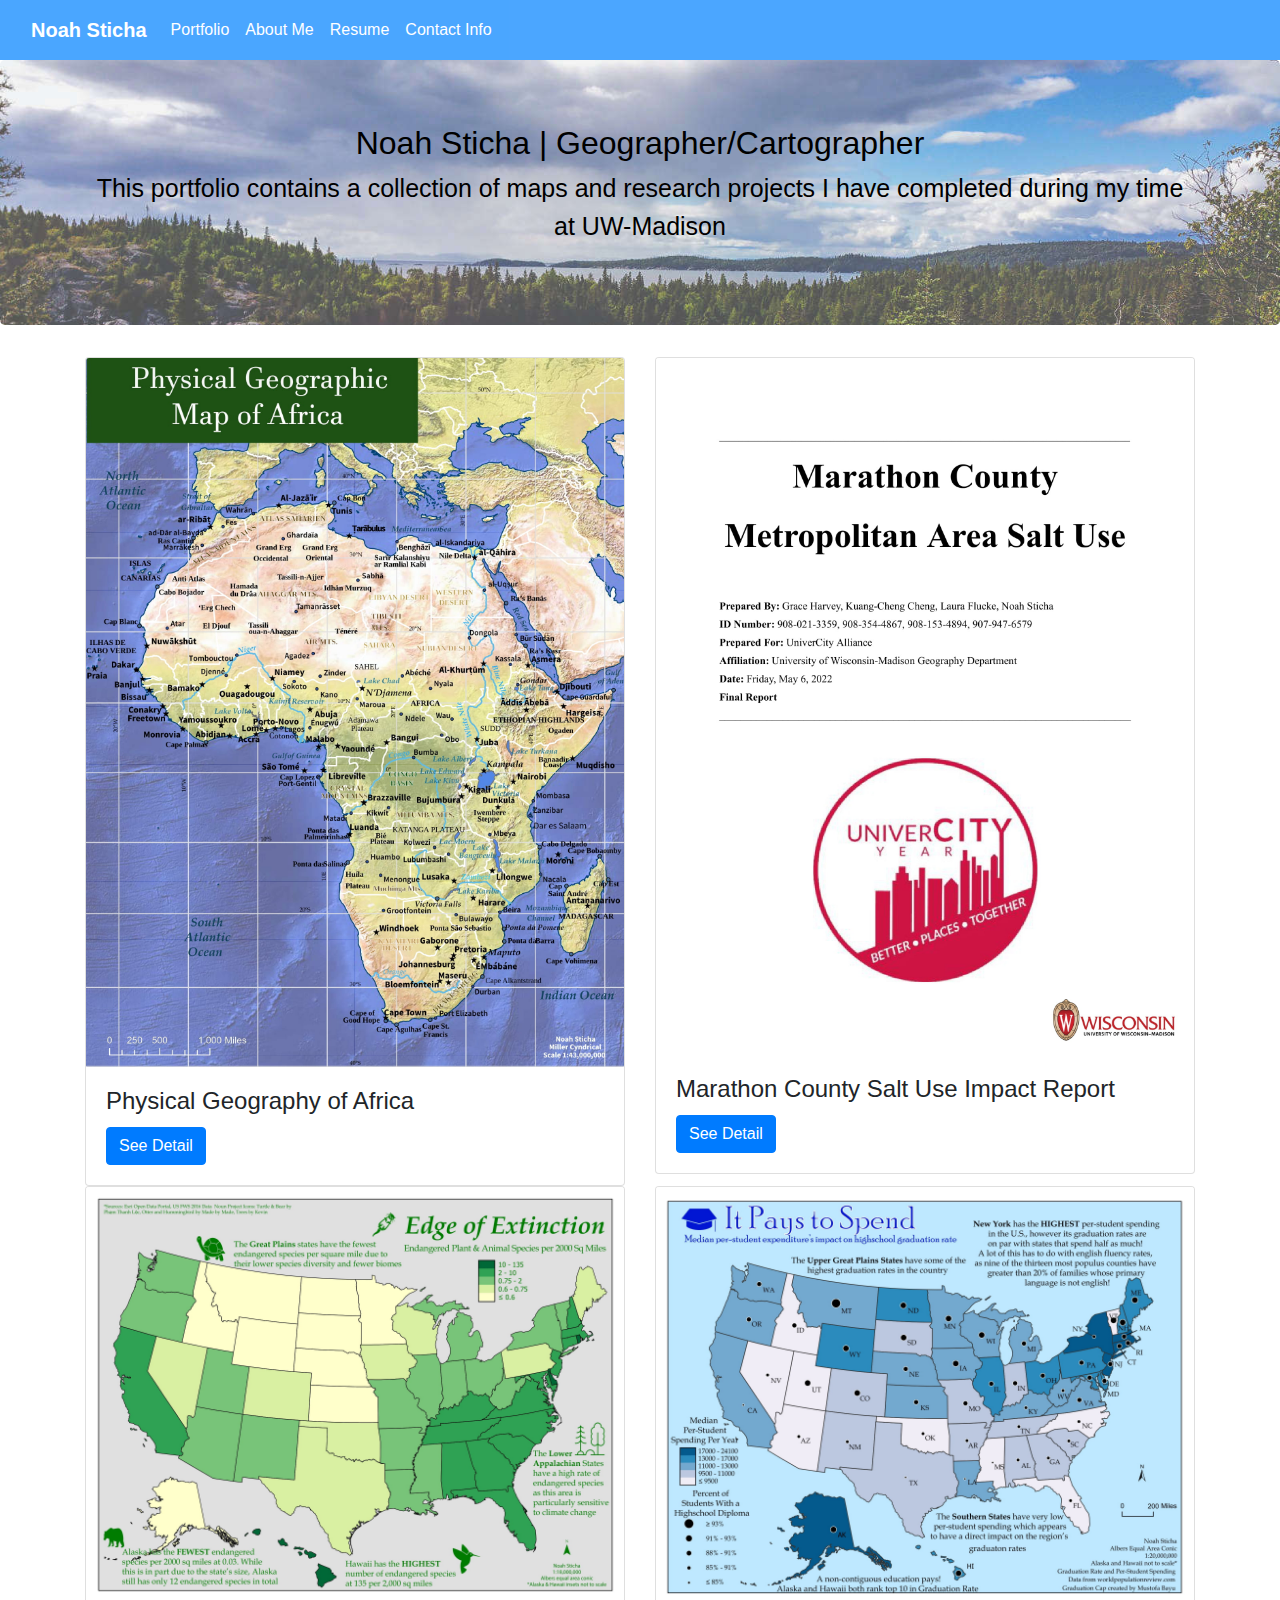
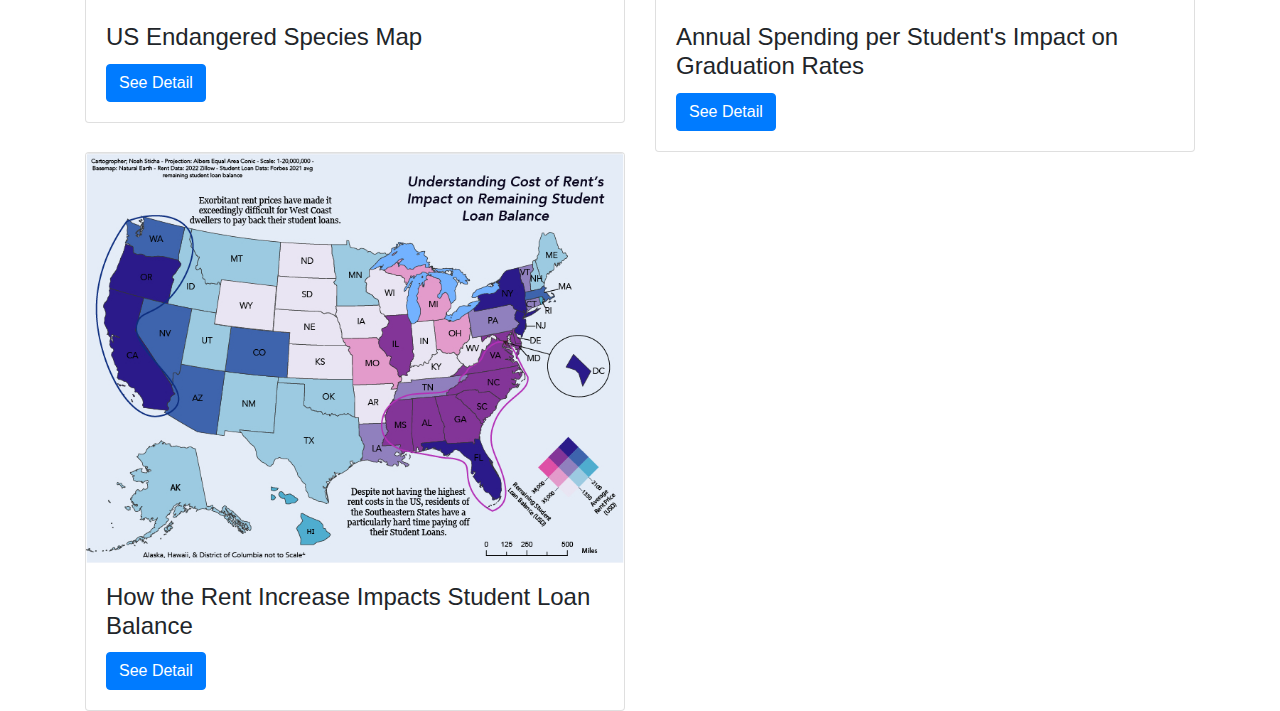
==== index.html @ 4d78c831 "My Portfolio" ====
<!DOCTYPE html>
<html lang="en">

<head>
    <meta charset="utf-8">
    <meta name="viewport" content="width=device-width, initial-scale=1">
    <meta name="keywords" content="maps, cartography"/>
	<title>NoahStichaPortfolio</title>

    <!--put your Bootstrap stylesheet links below this comment and above style.css-->
    <link rel="stylesheet" href="CSS/bootstrap.min.css">
    <link rel="stylesheet" href="CSS/style.css">
</head>

<body>
    <!-- Create the navbar -->
    <nav class="navbar navbar-expand-lg navbar-default">
        <!-- Container inside the navbar header to span the page -->
        <div class="container-fluid">
            <!-- Creates the navbar header -->
            <a class="navbar-brand" href="#">Noah Sticha</a>
            <!-- This complex script is just for a hamburger button, which will appear on smaller screens -->
            <button class="navbar-toggler" type="button" data-bs-toggle="collapse" data-bs-target="#navbarNav" aria-controls="navbarNav" aria-expanded="false" aria-label="Toggle navigation">
                <svg width="1em" height="1em" viewBox="0 0 16 16" class="bi bi-list" xmlns="http://www.w3.org/2000/svg">
                    <path fill-rule="evenodd" d="M2.5 11.5A.5.5 0 0 1 3 11h10a.5.5 0 0 1 0 1H3a.5.5 0 0 1-.5-.5zm0-4A.5.5 0 0 1 3 7h10a.5.5 0 0 1 0 1H3a.5.5 0 0 1-.5-.5zm0-4A.5.5 0 0 1 3 3h10a.5.5 0 0 1 0 1H3a.5.5 0 0 1-.5-.5z" /></svg>
                <span class="menu"> Menu</span>

            </button>
            <!-- Links to include in navbar -->
            <div class="collapse navbar-collapse" id="navbarNav">
                <!-- Unordered list for links on navbar -->
                <ul class="navbar-nav">
                    <li class="nav-item">
                        <a class="nav-link active" href="index.html">Portfolio</a>
                    </li>
                    <li class="nav-item">
                        <a class="nav-link" href="About.html">About Me</a>
                    </li>
                    <li class="nav-item">
                        <a class="nav-link" href="Assets/Resume.pdf">Resume</a>
                    </li>
                    <li class="nav-item">
                        <a class="nav-link" href="contact.html">Contact Info</a>
                    </li>
                </ul>
            </div> <!-- end .navbar-collapse -->
        </div> <!-- end .container-fluid -->
    </nav> <!-- end navigation bar -->
  <div class="jumbotron">
    <div class="container">
            <h2>Noah Sticha | Geographer/Cartographer </h2>
            <p>This portfolio contains a collection of maps and research projects I have completed during my time at UW-Madison</p>
        </div>
    </div>

    <div class="container">
        <div class="row">
            <div class="col-md-6 col-sm-12">
                <div class="card">
                    <a href="africa.html">
                        <img class="card-img-top" src="Assets/Africa_physical_relief_map-1.jpg" alt="Africa_physical_relief_map">
					</a>
                    <div class="card-body">
                        <h4 class="card-title">Physical Geography of Africa</h4>
                        <a href="africa.html" class="btn btn-primary">See Detail</a>
                    </div>
                </div>
            </div>
            <div class="col-md-6 col-sm-12">
                <div class="card">
                    <a href="Assets/SaltUseFinalReport.pdf">
                        <img class="card-img-top" src="Assets/Impact.jpg" alt="MarathonCountySaltUsereport"></a>
                    <div class="card-body">
                        <h4 class="card-title">Marathon County Salt Use Impact Report</h4>
                        <a href="Assets/SaltUseFinalReport.pdf" class="btn btn-primary">See Detail</a>
                    </div>
                </div>
            </div>
            <div class="col-md-6 col-sm-12">
                <div class="card">
                    <a href="endangeredspecies.html">
                        <img class="card-img-top" src="Assets/USEndangeredSpeciesMap-1.jpg" alt="USEndangeredSpeciesMap"></a>
                    <div class="card-body">
                        <h4 class="card-title">US Endangered Species Map</h4>
                        <a href="endangeredspecies.html" class="btn btn-primary">See Detail</a>
                    </div>
                </div>
            </div>
            <div class="col-md-6 col-sm-12">
                <div class="card">
                    <a href="education.html">
                        <img class="card-img-top" src="Assets/GEOG370FinalProject.jpg" alt="Education"></a>
                    <div class="card-body">
                        <h4 class="card-title">Annual Spending per Student's Impact on Graduation Rates </h4>
                        <a href="education.html" class="btn btn-primary">See Detail</a>
                    </div>
                </div>
            </div>
            <div class="col-md-6 col-sm-12">
                <div class="card">
                    <a href="rent.html">
                        <img class="card-img-top" src="Assets/Rent.jpg" alt="Rent"></a>
                    <div class="card-body">
                        <h4 class="card-title">How the Rent Increase Impacts Student Loan Balance</h4>
                        <a href="mystorymap.rent" class="btn btn-primary">See Detail</a>
                    </div>
                </div>
            </div>
        </div>
    </div>
---- CSS/style.css ----
/***** NAVBAR *****/

.navbar {
    background-color: dodgerblue;
    opacity: .8;
    border-radius: 0;
}

/* Navbar title */
.navbar-default .navbar-brand {
    color: white;
    font-size: px;
    font-weight: bold;
}

/* Navbar hover effects */
.navbar-default .navbar-brand:hover,
.navbar-default .navbar-brand:focus,
.navbar-default .navbar-nav > li > a:hover,
.navbar-default .navbar-nav > li > a:focus {
    color: #ebd122;
    text-decoration: none;
}

/* Navbar links */
.navbar-default .navbar-nav > li > a {
    color: #fff;
    font-size: 16px;
    padding: 10px;
}

/* Navbar collapsed styles */
.navbar-toggler {
    color: #fff;
    border-color: #fff;
    background-color: #dodgerblue;
    border-radius: 4px;
    border: 1px solid;
    fill: #fff;
    font-size: 16px;
    position: relative;
    margin-right: 10px;
}

.navbar-toggler:hover,
.navbar-toggler:focus {
    background-color: #ebd122;
    color: #242424;
    fill: #242424;
    border-color: #fff;

}

.jumbotron h2{

  color: black;
  opacity: 1;
}
.jumbotron p{

  font-size: 25px;
  font-style: bold;
  color:black;
  opacity: 1;
}
.jumbotron{
  text-align: center;
  background-image: url("../Assets/puk.jpeg");
  background-size: cover;
  opacity: 1;
}
.container h2 {
  text-align: center;
}
img Myport {
  align-items: center;
}
.contact p{
  text-align: center;
  font-size: 24px;
}
.portfolio-title{
  text-align: center;
}
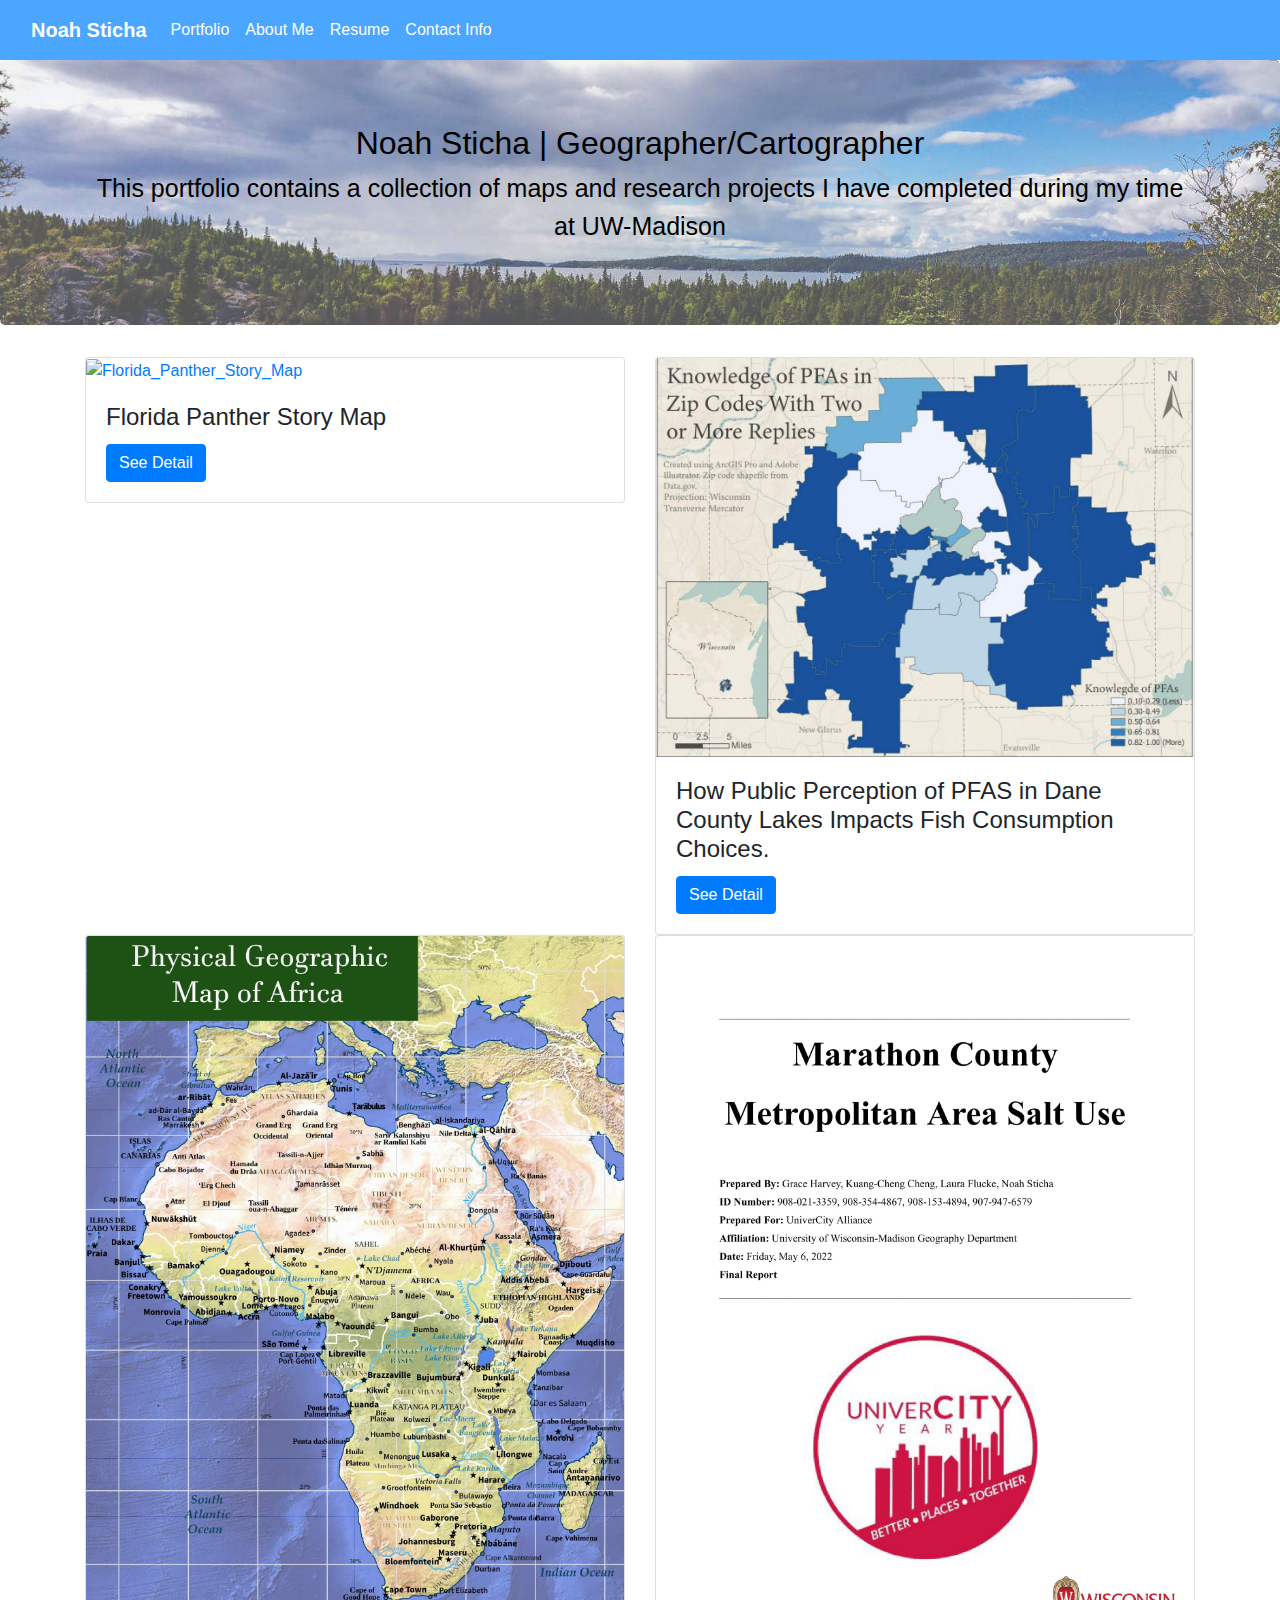
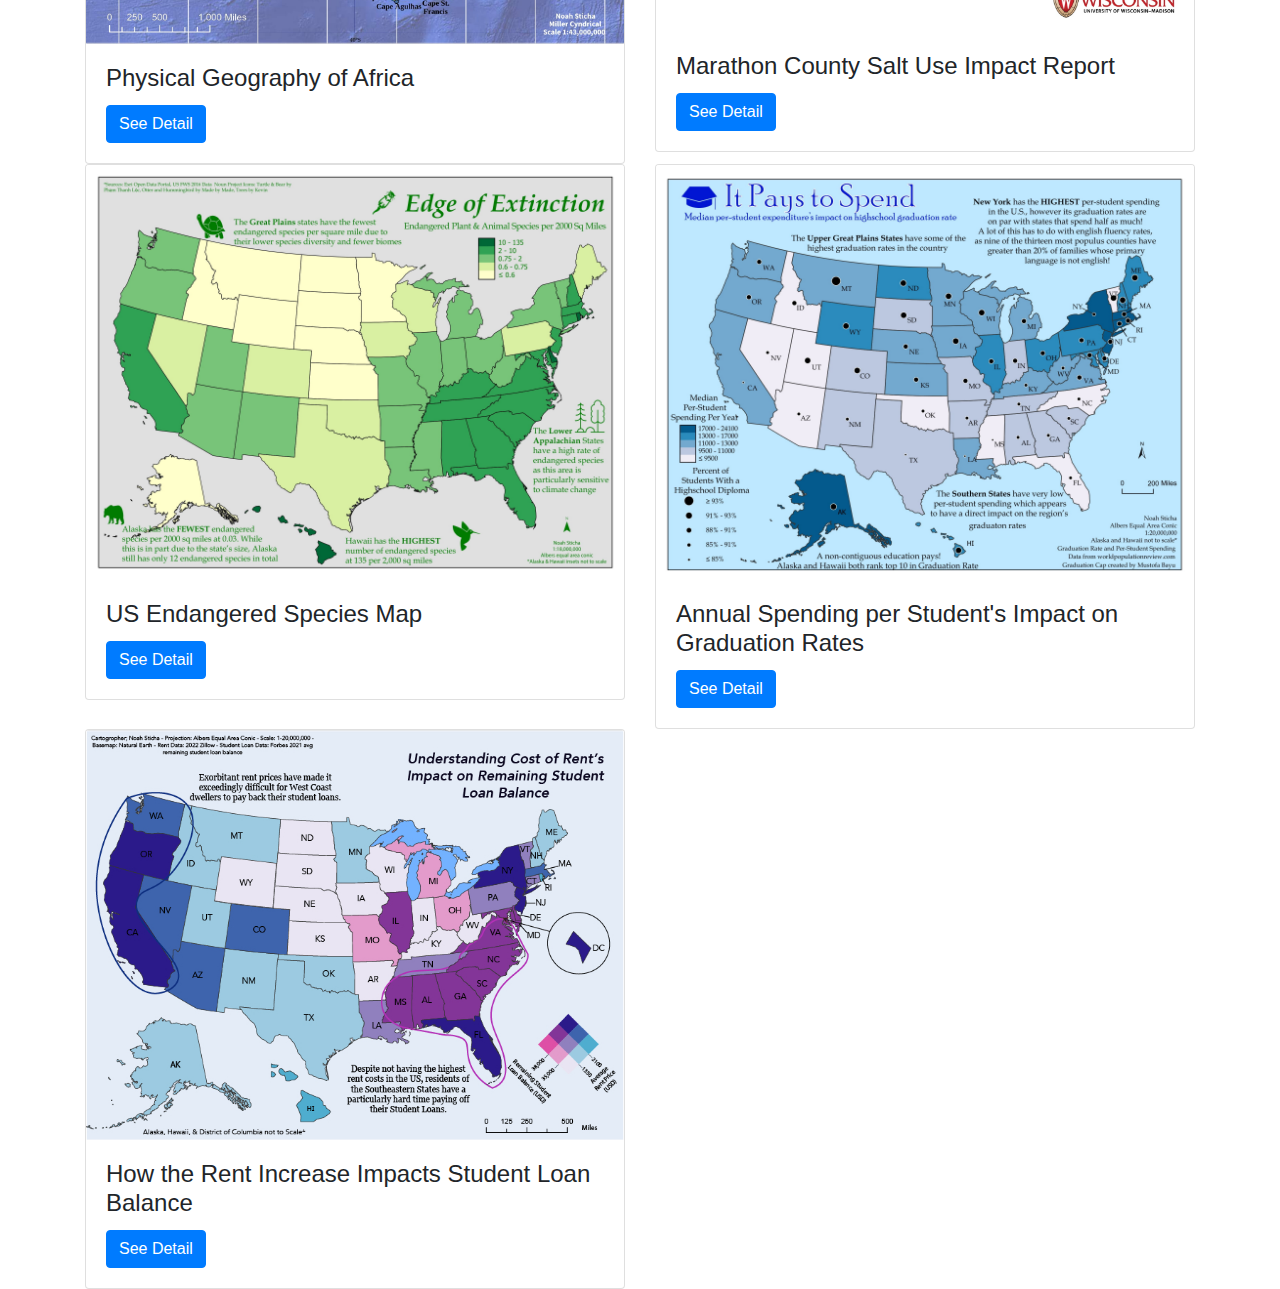
==== commit 577ee50e: "portfolio" ====
--- a/index.html
+++ b/index.html
@@ -57,6 +57,29 @@
         <div class="row">
             <div class="col-md-6 col-sm-12">
                 <div class="card">
+                    <a href="https://storymaps.arcgis.com/stories/2c35c99754a648bdb339e73b58a3563a">
+                        <img class="card-img-top" src="Assets/Flo.png" alt="Florida_Panther_Story_Map">
+					</a>
+                    <div class="card-body">
+                        <h4 class="card-title"> Florida Panther Story Map</h4>
+                        <a href="https://storymaps.arcgis.com/stories/2c35c99754a648bdb339e73b58a3563a" class="btn btn-primary">See Detail</a>
+                    </div>
+                </div>
+            </div>
+            <div class="col-md-6 col-sm-12">
+                <div class="card">
+                    <a href="Assets/PublicPFAS.pdf">
+                        <img class="card-img-top" src="Assets/PFASMAP.png" alt="Florida_Panther_Story_Map">
+					</a>
+                    <div class="card-body">
+                        <h4 class="card-title"> How Public Perception of PFAS in Dane County Lakes Impacts Fish Consumption Choices.</h4>
+                        <a href="Assets/PublicPFAS.pdf" class="btn btn-primary">See Detail</a>
+                    </div>
+                </div>
+            </div>
+
+            <div class="col-md-6 col-sm-12">
+                <div class="card">
                     <a href="africa.html">
                         <img class="card-img-top" src="Assets/Africa_physical_relief_map-1.jpg" alt="Africa_physical_relief_map">
 					</a>
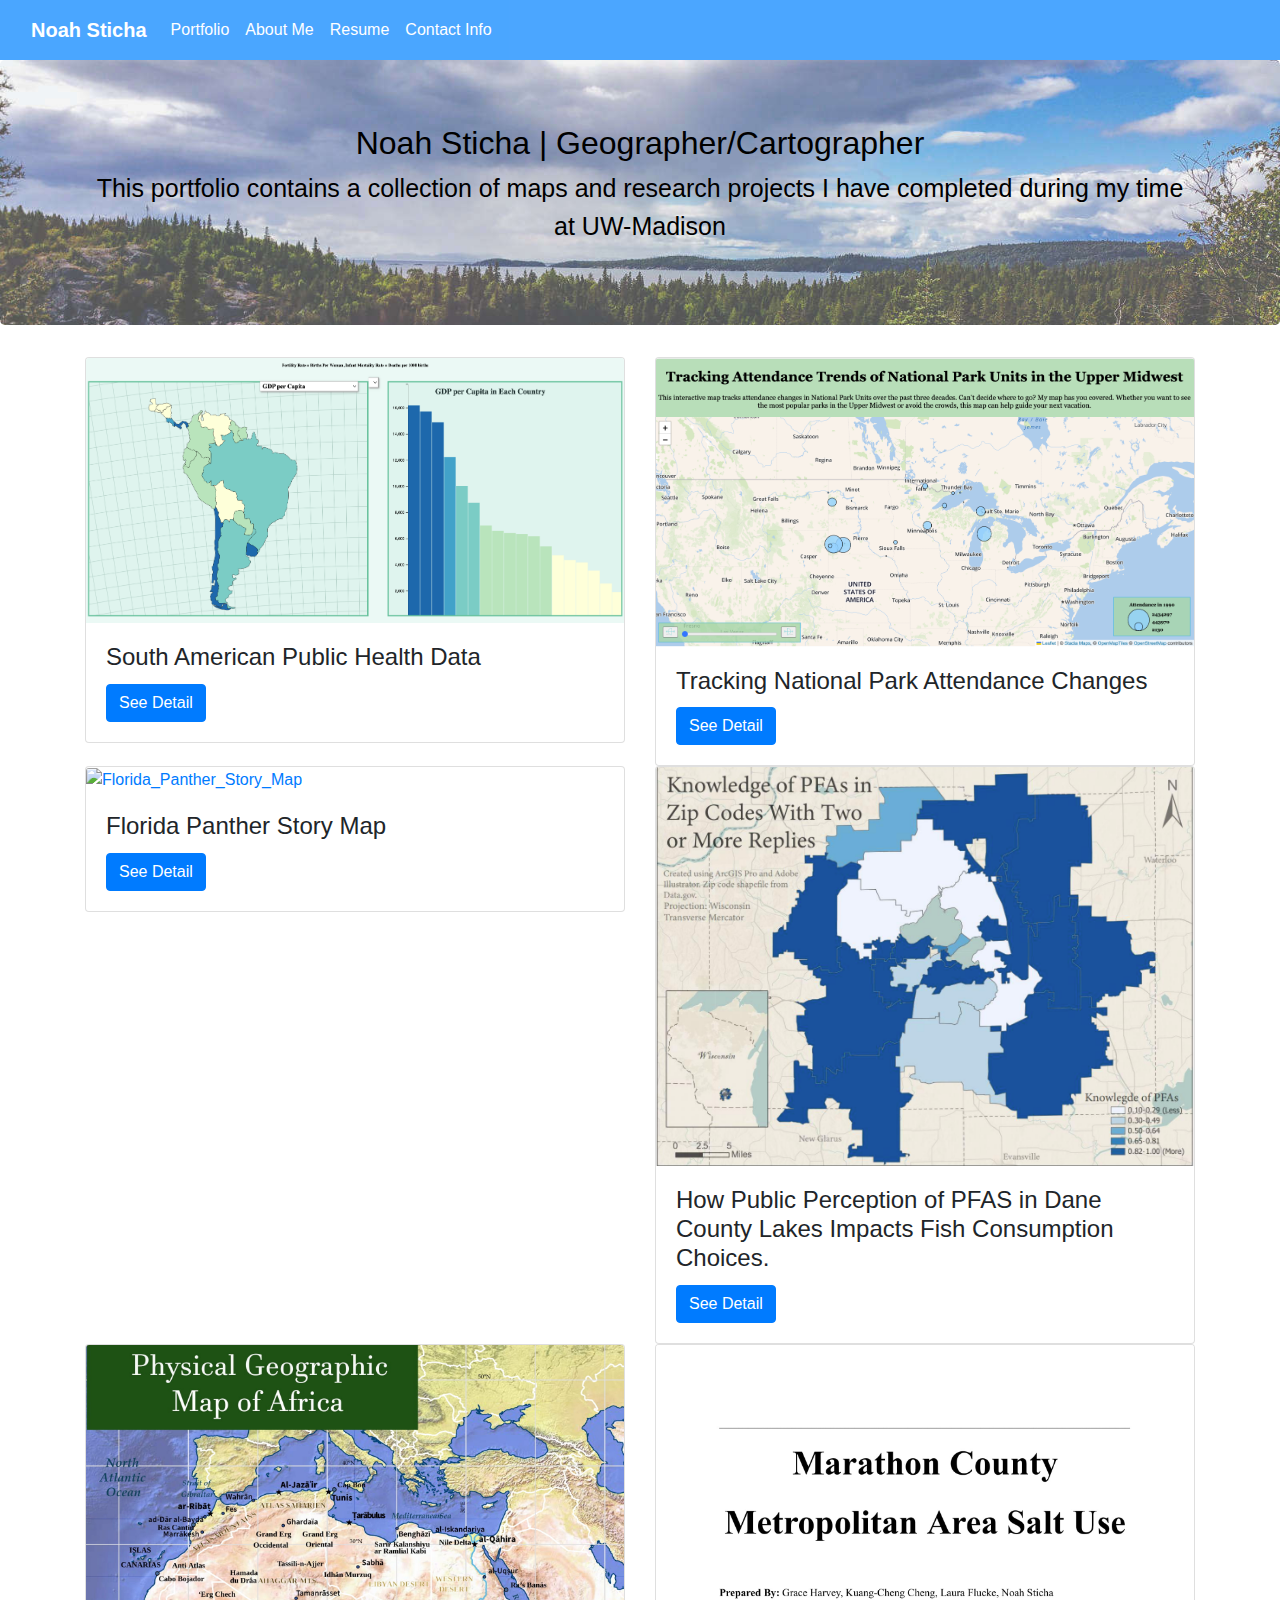
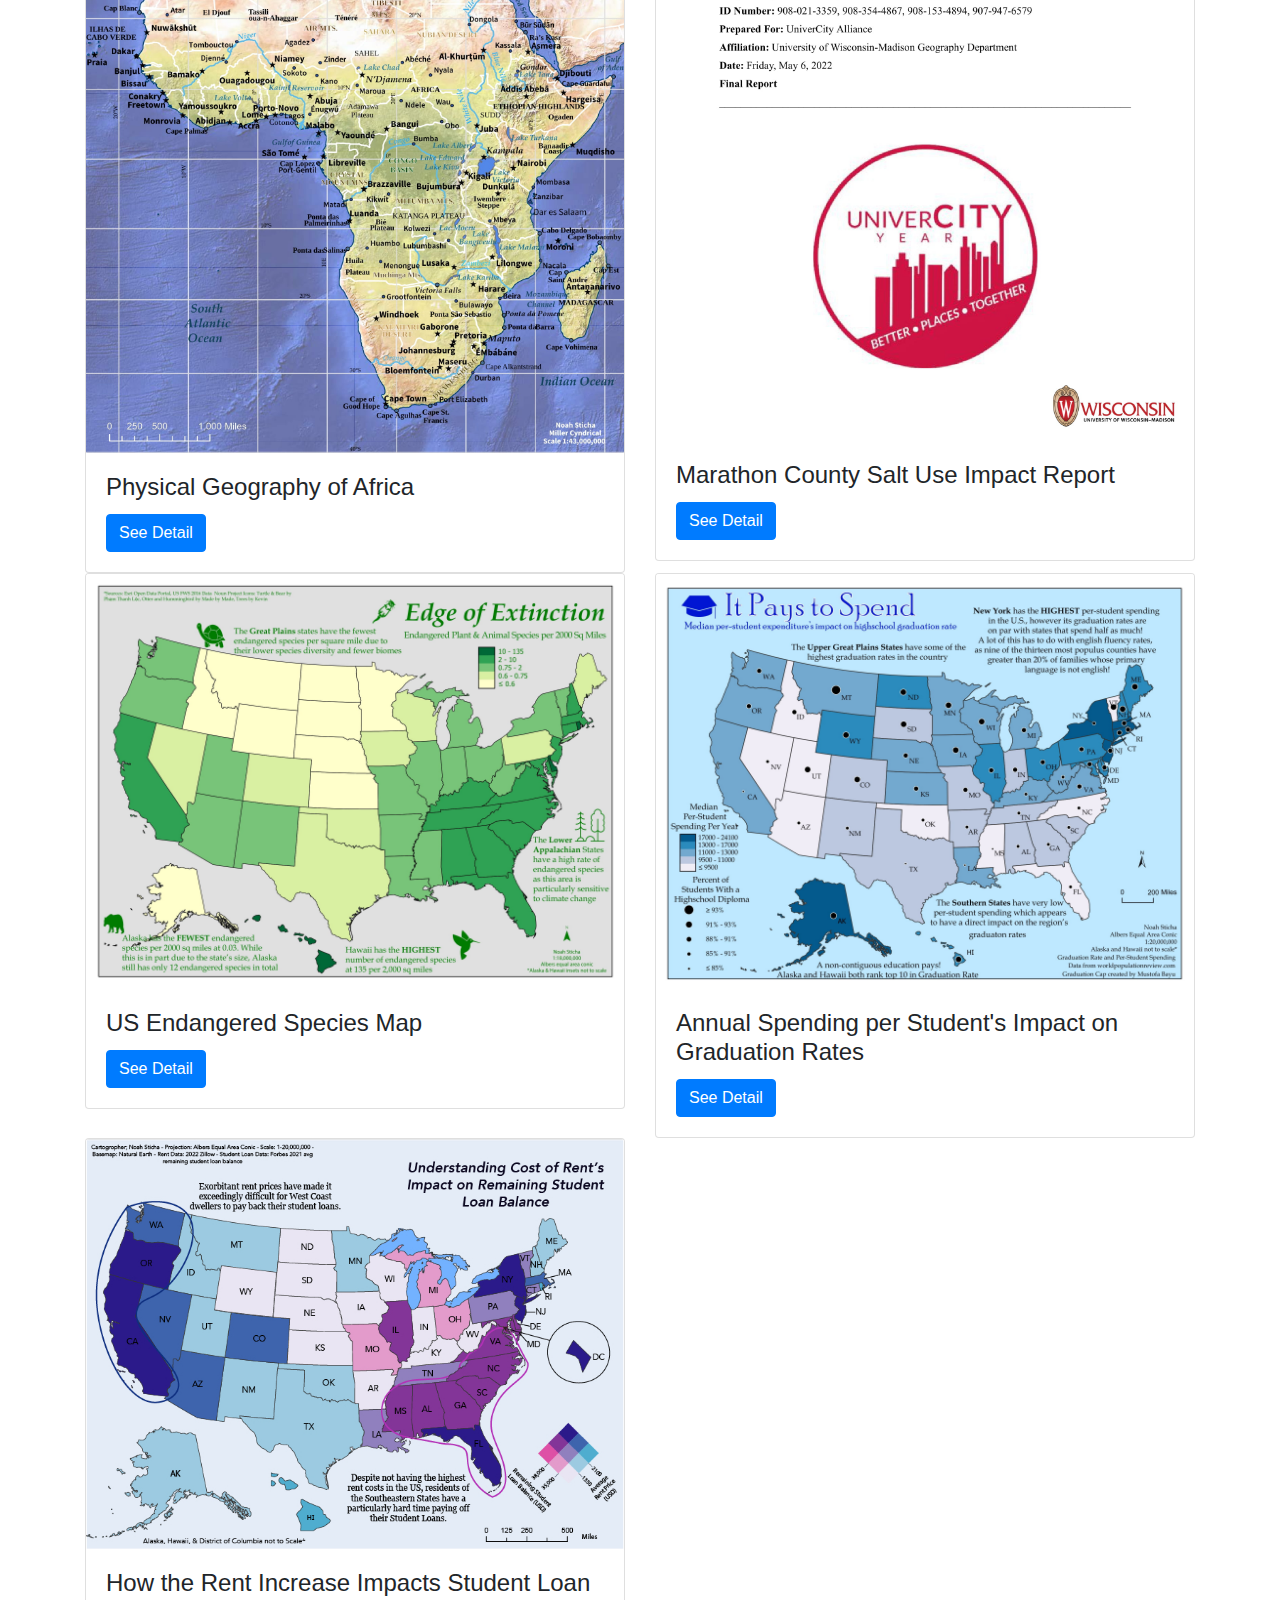
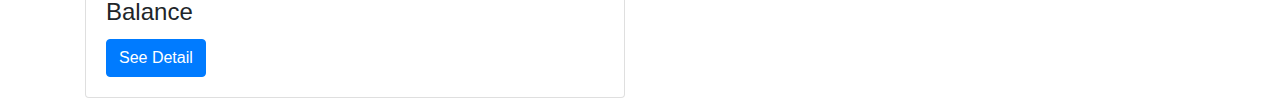
==== commit e039d9f8: "website" ====
--- a/index.html
+++ b/index.html
@@ -52,9 +52,30 @@
             <p>This portfolio contains a collection of maps and research projects I have completed during my time at UW-Madison</p>
         </div>
     </div>
-
     <div class="container">
         <div class="row">
+            <div class="col-md-6 col-sm-12">
+                <div class="card">
+                    <a href="https://nsticha.github.io/575-Unit3/unit3/boilerplate/">
+                        <img class="card-img-top" src="Assets/centsouth.png" alt="Pubhealth">
+					</a>
+                    <div class="card-body">
+                        <h4 class="card-title"> South American Public Health Data</h4>
+                        <a href="https://nsticha.github.io/575-Unit3/unit3/boilerplate/" class="btn btn-primary">See Detail</a>
+                    </div>
+                </div>
+            </div>
+            <div class="col-md-6 col-sm-12">
+                <div class="card">
+                    <a href="https://nsticha.github.io/575-Unit2/boilerplate/">
+                        <img class="card-img-top" src="Assets/attendance.png" alt="natpark">
+					</a>
+                    <div class="card-body">
+                        <h4 class="card-title"> Tracking National Park Attendance Changes</h4>
+                        <a href="https://nsticha.github.io/575-Unit2/boilerplate/" class="btn btn-primary">See Detail</a>
+                    </div>
+                </div>
+            </div>
             <div class="col-md-6 col-sm-12">
                 <div class="card">
                     <a href="https://storymaps.arcgis.com/stories/2c35c99754a648bdb339e73b58a3563a">
@@ -69,7 +90,7 @@
             <div class="col-md-6 col-sm-12">
                 <div class="card">
                     <a href="Assets/PublicPFAS.pdf">
-                        <img class="card-img-top" src="Assets/PFASMAP.png" alt="Florida_Panther_Story_Map">
+                        <img class="card-img-top" src="Assets/PFASMAP.png" alt="PFAS">
 					</a>
                     <div class="card-body">
                         <h4 class="card-title"> How Public Perception of PFAS in Dane County Lakes Impacts Fish Consumption Choices.</h4>
@@ -77,7 +98,6 @@
                     </div>
                 </div>
             </div>
-
             <div class="col-md-6 col-sm-12">
                 <div class="card">
                     <a href="africa.html">
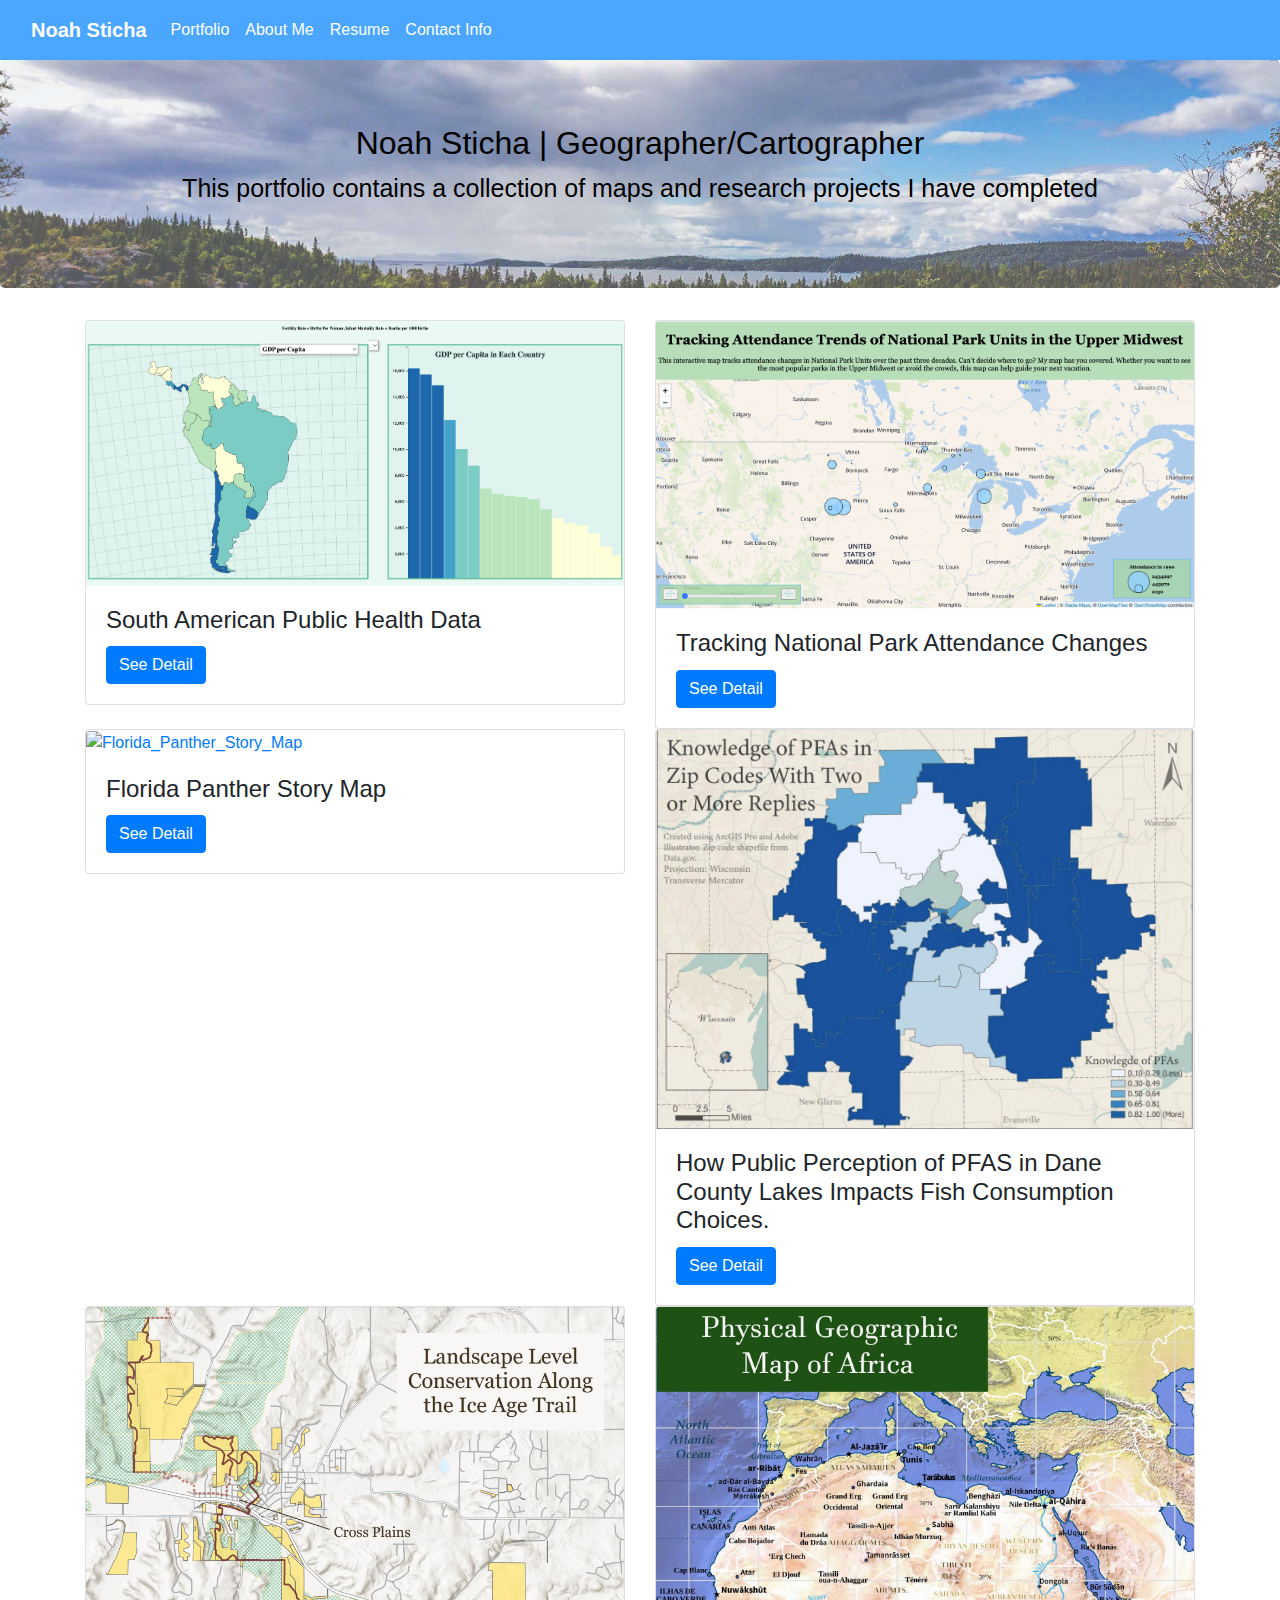
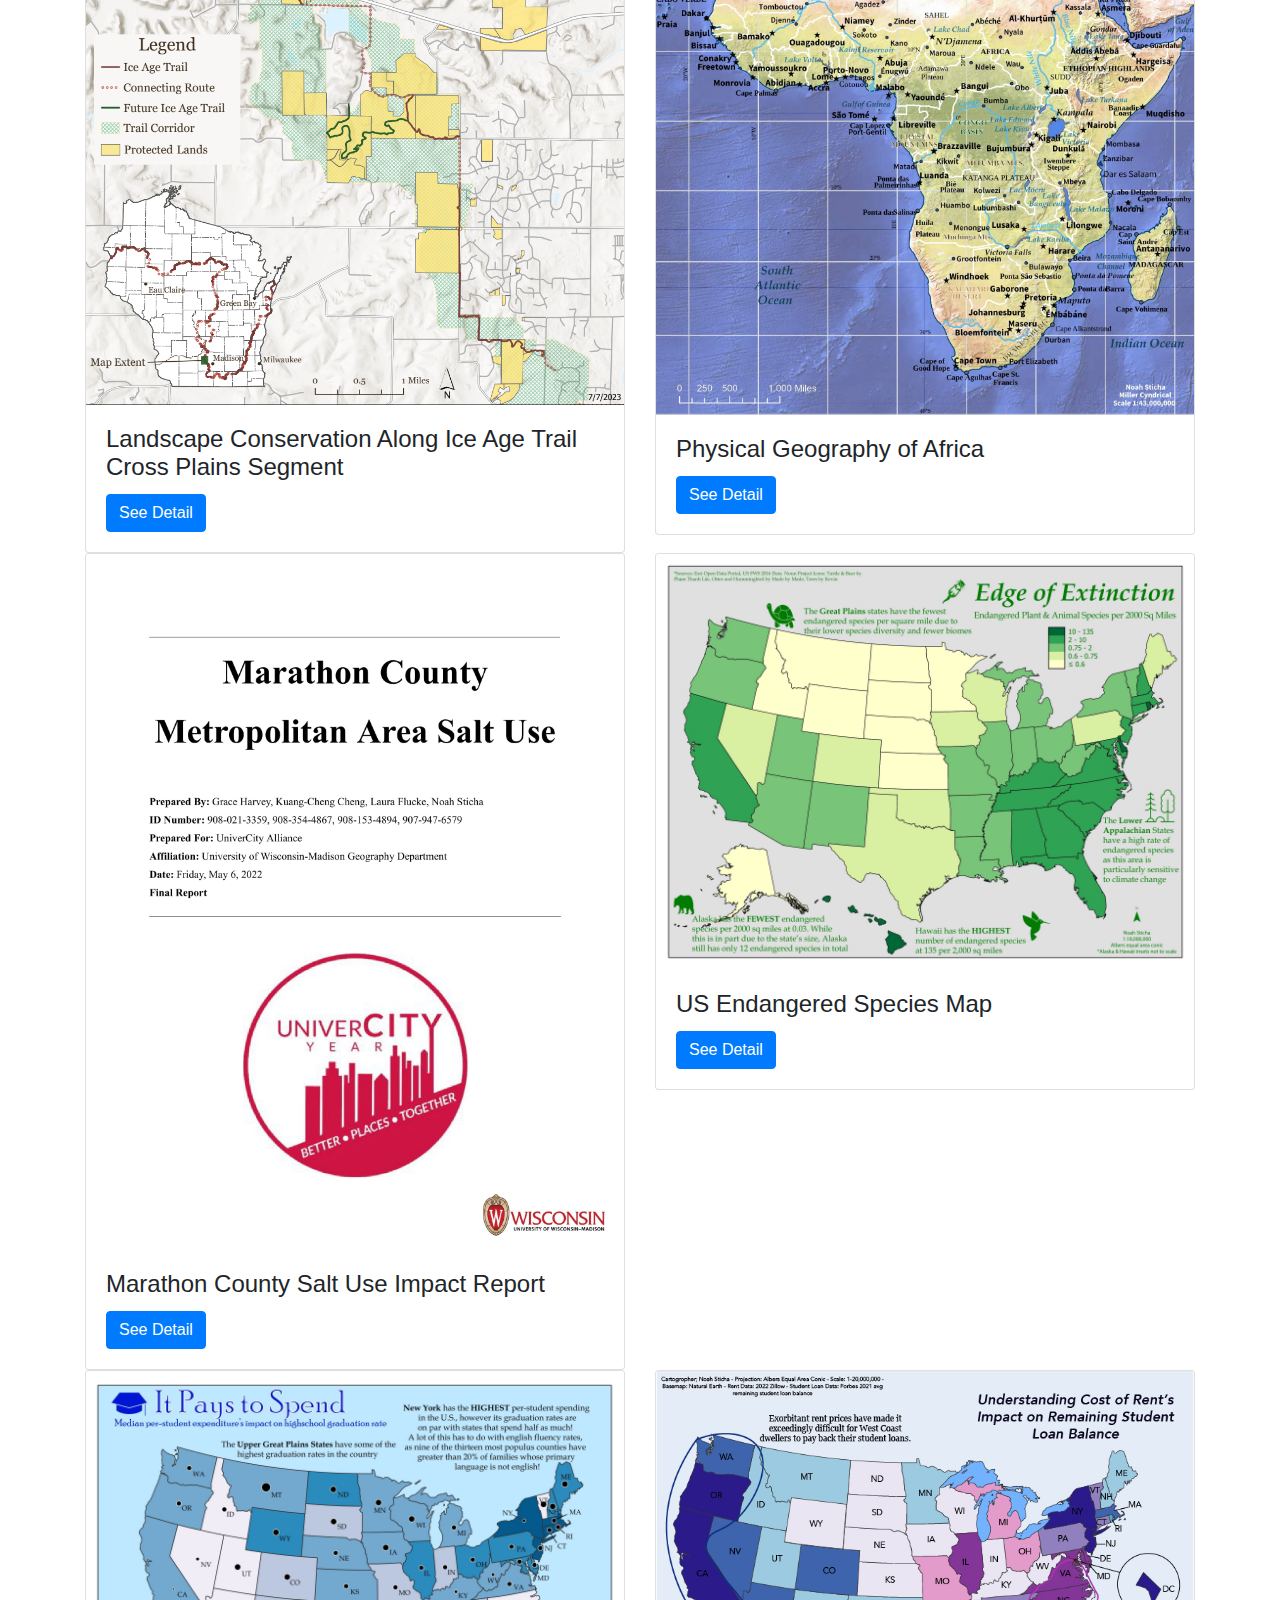
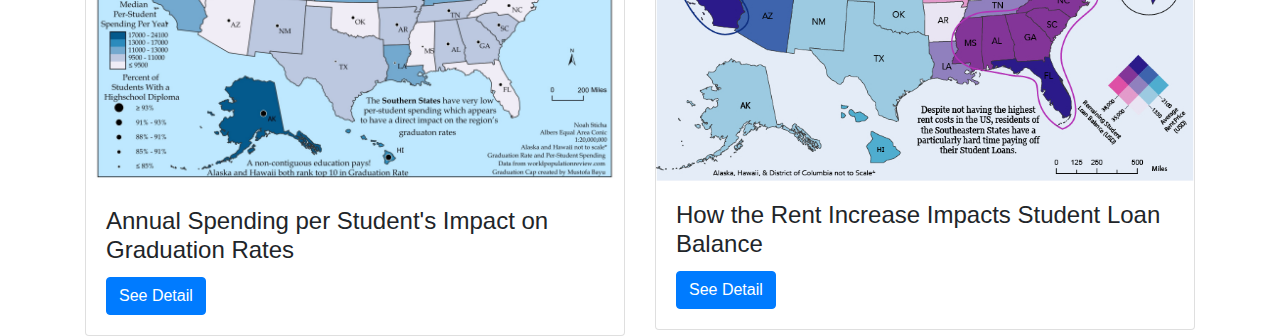
==== commit bfeb2efc: "NEW" ====
--- a/index.html
+++ b/index.html
@@ -49,7 +49,7 @@
   <div class="jumbotron">
     <div class="container">
             <h2>Noah Sticha | Geographer/Cartographer </h2>
-            <p>This portfolio contains a collection of maps and research projects I have completed during my time at UW-Madison</p>
+            <p>This portfolio contains a collection of maps and research projects I have completed</p>
         </div>
     </div>
     <div class="container">
@@ -95,6 +95,17 @@
                     <div class="card-body">
                         <h4 class="card-title"> How Public Perception of PFAS in Dane County Lakes Impacts Fish Consumption Choices.</h4>
                         <a href="Assets/PublicPFAS.pdf" class="btn btn-primary">See Detail</a>
+                    </div>
+                </div>
+            </div>
+            <div class="col-md-6 col-sm-12">
+                <div class="card">
+                    <a href="Assets/LandscapeConservationAlongIAT.pdf">
+                        <img class="card-img-top" src="Assets/IATConservationScreenshot.png" alt="LandscapeConservation">
+					</a>
+                    <div class="card-body">
+                        <h4 class="card-title"> Landscape Conservation Along Ice Age Trail Cross Plains Segment</h4>
+                        <a href="Assets/LandscapeConservationAlongIAT.pdf" class="btn btn-primary">See Detail</a>
                     </div>
                 </div>
             </div>
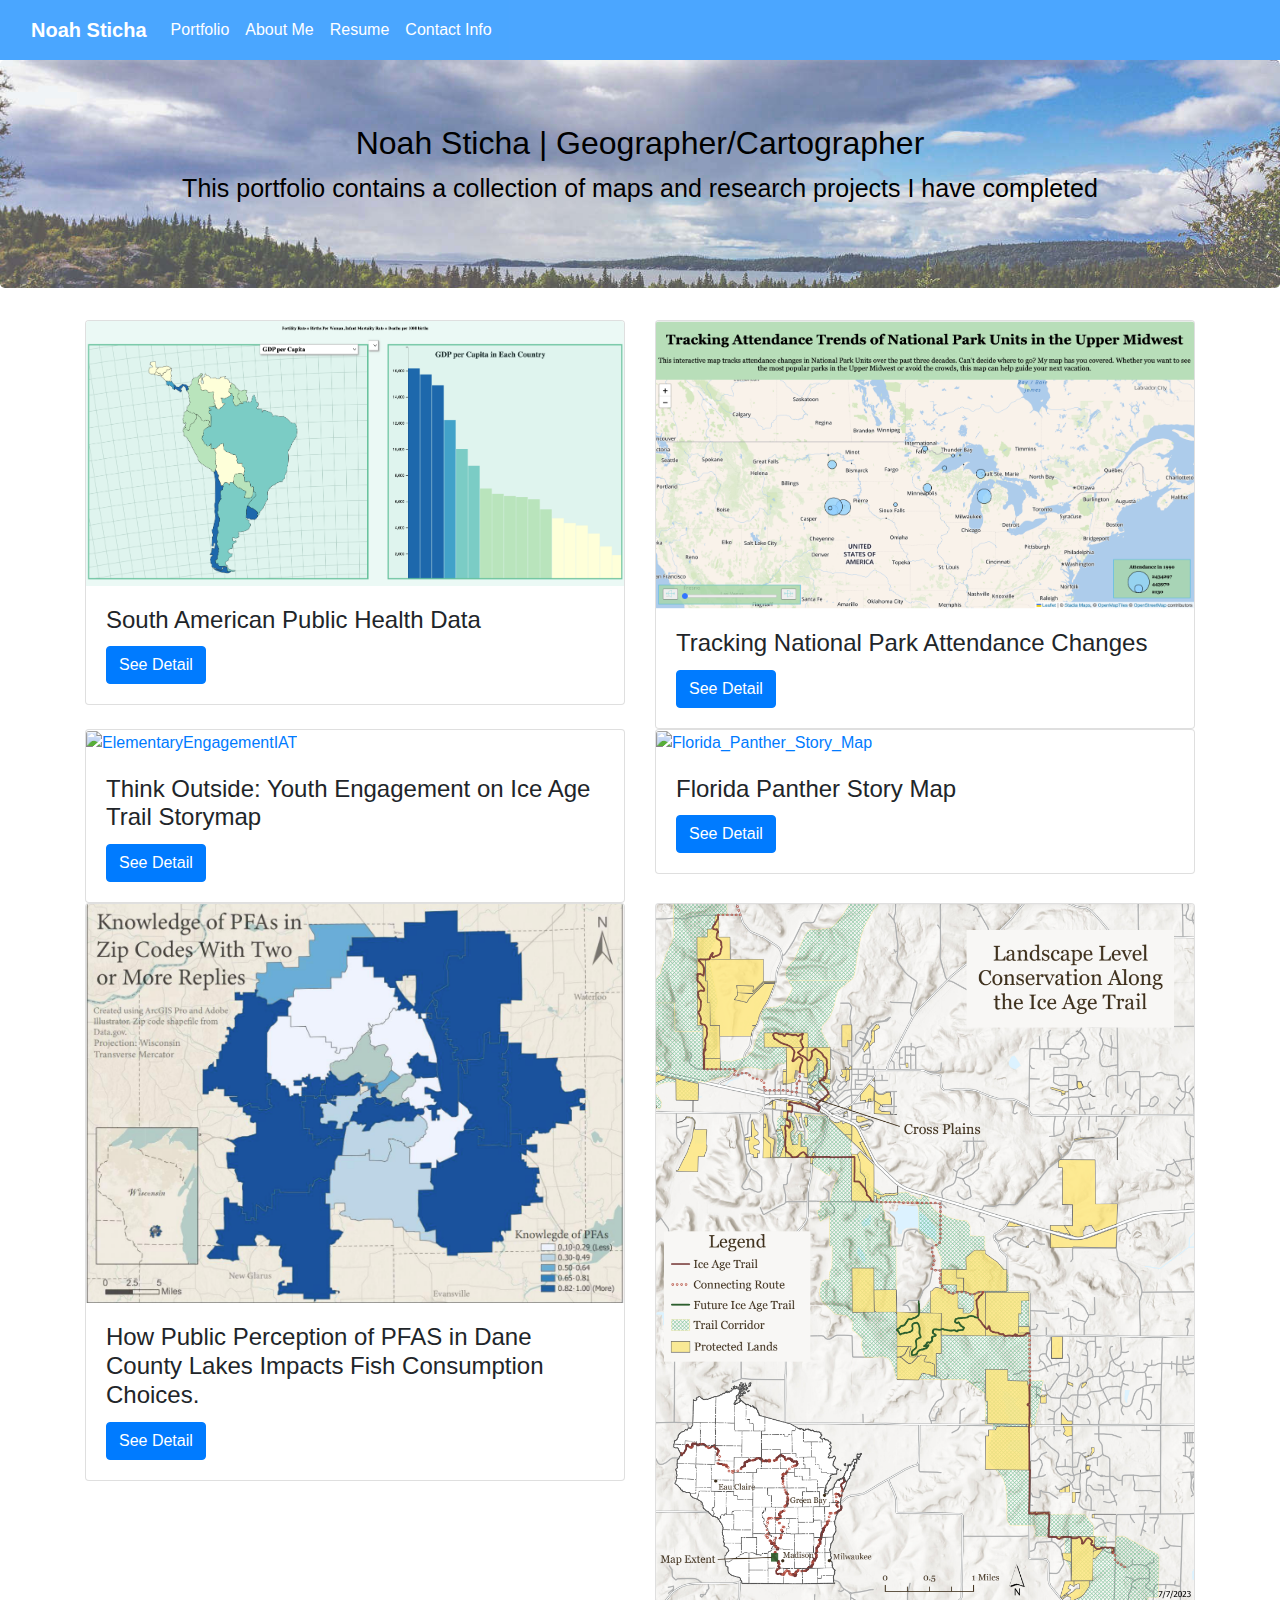
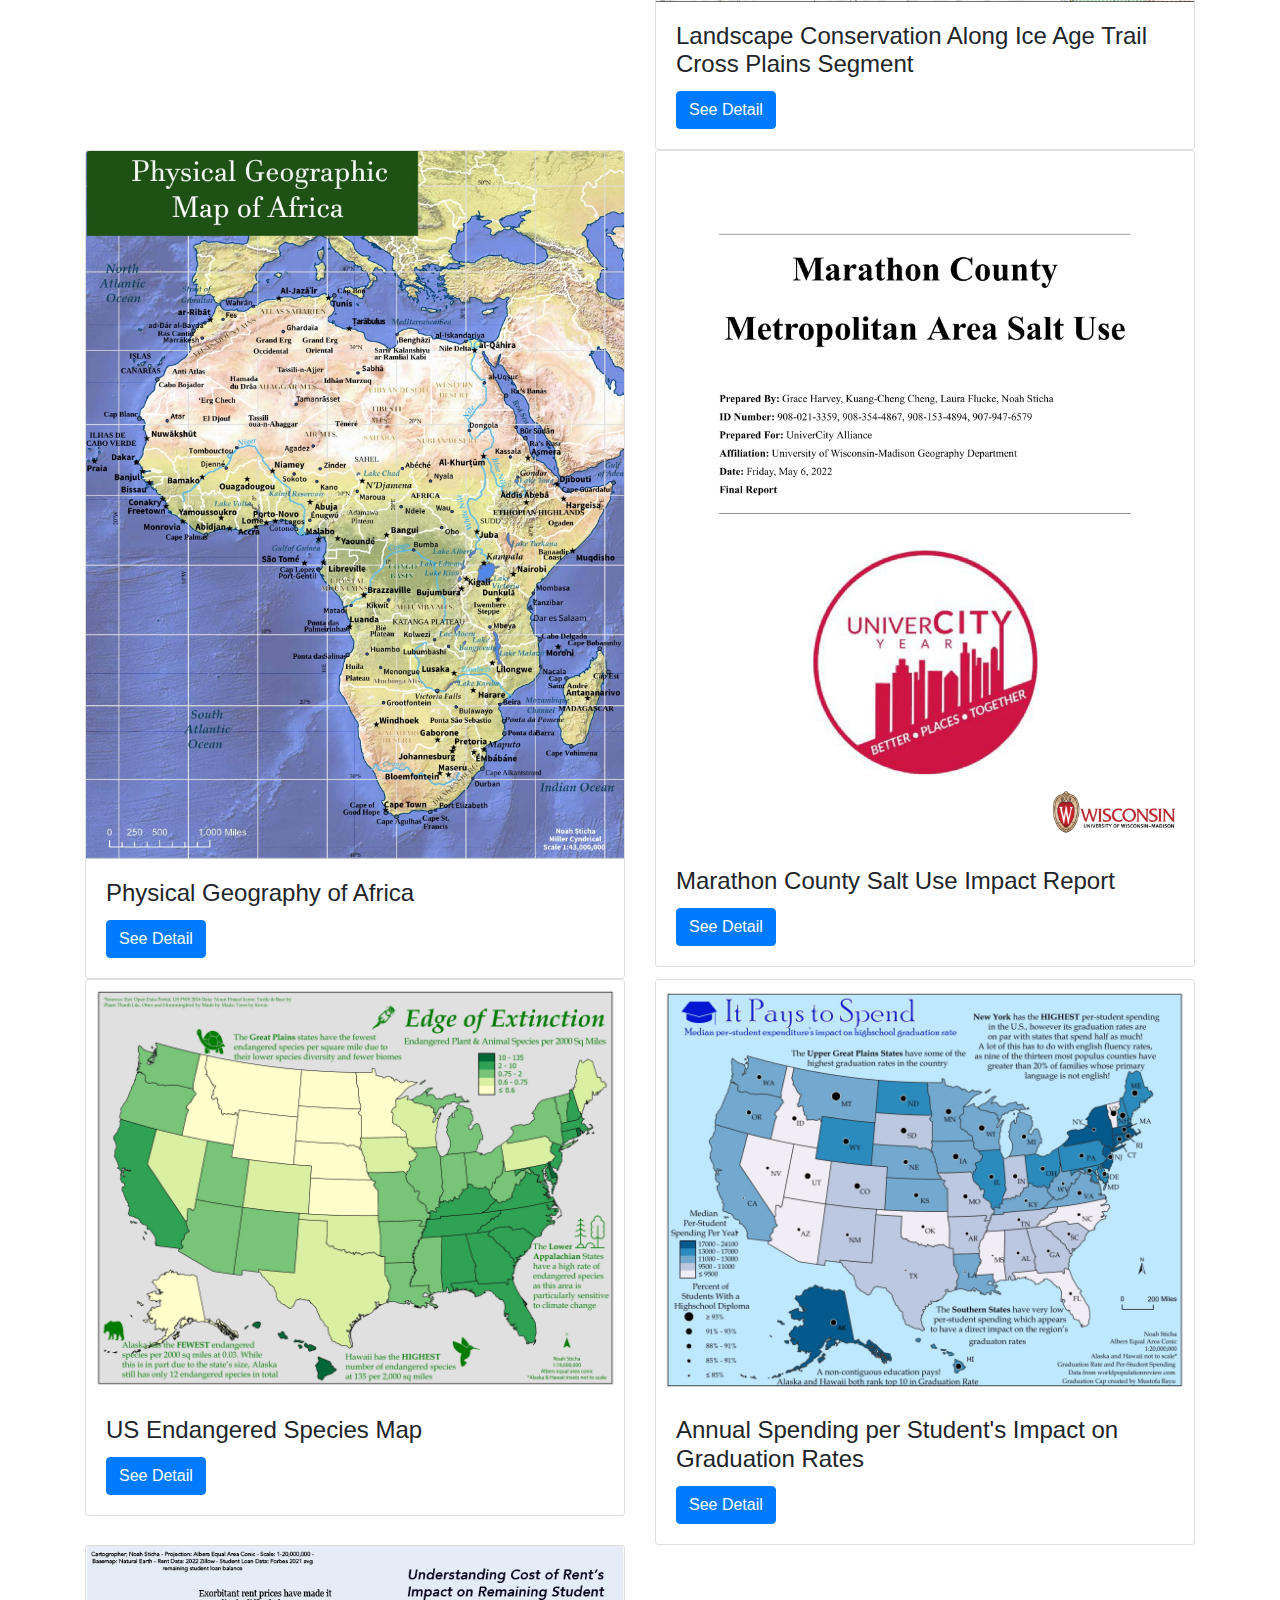
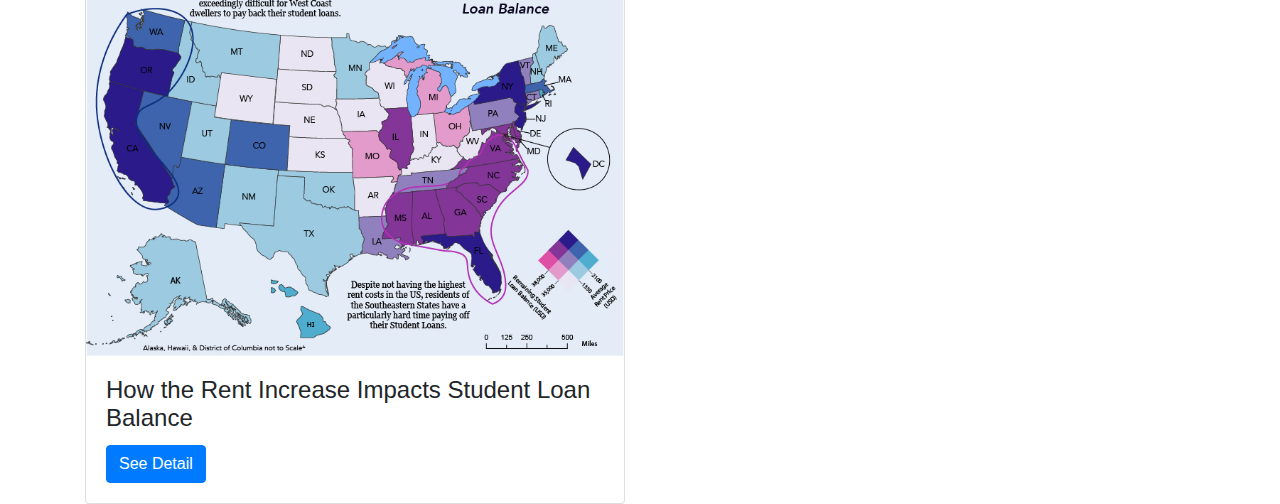
==== commit bb1f8b1e: "yes" ====
--- a/index.html
+++ b/index.html
@@ -73,6 +73,17 @@
                     <div class="card-body">
                         <h4 class="card-title"> Tracking National Park Attendance Changes</h4>
                         <a href="https://nsticha.github.io/575-Unit2/boilerplate/" class="btn btn-primary">See Detail</a>
+                    </div>
+                </div>
+            </div>
+            <div class="col-md-6 col-sm-12">
+                <div class="card">
+                    <a href="https://storymaps.arcgis.com/stories/06936ad8a5294d3aacd4bbc2ab90ba22">
+                        <img class="card-img-top" src="Assets/ThinkOutside.png" alt="ElementaryEngagementIAT">
+					</a>
+                    <div class="card-body">
+                        <h4 class="card-title"> Think Outside: Youth Engagement on Ice Age Trail Storymap</h4>
+                        <a href="https://storymaps.arcgis.com/stories/06936ad8a5294d3aacd4bbc2ab90ba22" class="btn btn-primary">See Detail</a>
                     </div>
                 </div>
             </div>
